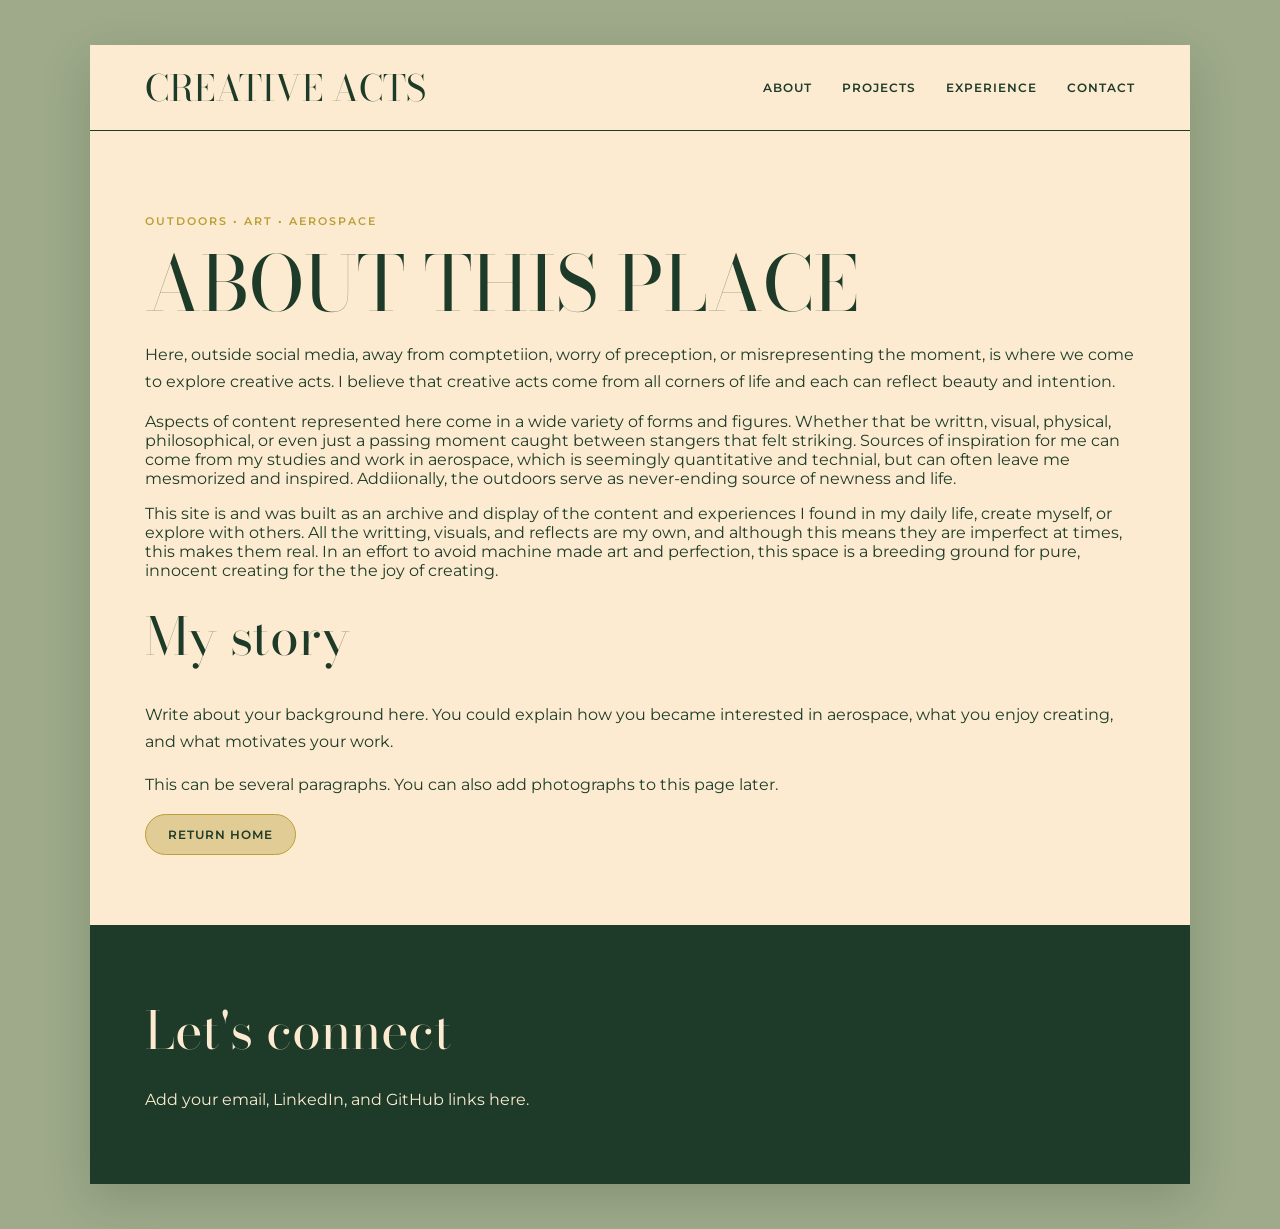
==== about.html @ f272d992 "Add files via upload updates to main page, about, and creation of additional linked pages" ====
<!DOCTYPE html>
<html lang="en">

<head>
    <meta charset="UTF-8">
    <meta name="viewport" content="width=device-width, initial-scale=1.0">

    <!-- This page gets its own browser-tab title -->
    <title>About | Snow Tapper</title>

    <!-- All pages share the same style.css file -->
    <link rel="stylesheet" href="style.css">
</head>

<body>
    <div class="website">

        <!-- Use the same navigation on every page -->
        <header>
            <a class="name" href="index.html">
                CREATIVE ACTS
            </a>

            <nav>
                <a href="about.html">About</a>
                <a href="projects.html">Projects</a>
                <a href="experience.html">Experience</a>
                <a href="contact.html">Contact</a>
            </nav>
        </header>

        <!-- This is the content unique to the About page -->
        <main class="page-content">
            <p class="eyebrow">
                OUTDOORS • ART • AEROSPACE
            </p>

            <h1>ABOUT THIS PLACE</h1>

            <p class="large-text">
                Here, outside social media, away from comptetiion, worry of 
                preception, or misrepresenting the moment, is where we come to 
                explore creative acts. I believe that creative acts come from all 
                corners of life and each can reflect beauty and intention.
               
             </p> 

                Aspects of content represented here come in a wide variety of forms and 
                figures. Whether that be writtn, visual, physical, philosophical, or even 
                just a passing moment caught between stangers that felt striking. Sources of inspiration 
                for me can come from my studies and work in aerospace, which is seemingly quantitative 
                and technial, but can often leave me mesmorized and inspired. Addiionally, the outdoors
                serve as never-ending source of newness and life. 

                </p>

                This site is and was built as an archive and display of the content and experiences I
                found in my daily life, create myself, or explore with others. All the writting, visuals, 
                and reflects are my own, and although this means they are imperfect at times, this 
                makes them real. In an effort to avoid machine made art and perfection, this space
                is a breeding ground for pure, innocent creating for the the joy of creating.

            </p>

            <h2>My story</h2>

            <p>
                Write about your background here. You could explain
                how you became interested in aerospace, what you
                enjoy creating, and what motivates your work.
            </p>

            <p>
                This can be several paragraphs. You can also add
                photographs to this page later.
            </p>

            <!-- Returns the visitor to the homepage -->
            <a class="button" href="index.html">
                Return home
            </a>
        </main>

        <footer>
            <h2>Let's connect</h2>
            <p>Add your email, LinkedIn, and GitHub links here.</p>
        </footer>

    </div>
</body>

</html>
---- style.css ----
@import url("https://fonts.googleapis.com/css2?family=Bodoni+Moda:wght@400;600&family=Montserrat:wght@400;500;600&display=swap");

:root {
    --chartreuse: #BA9F38;
    --pale-lime: #E1CC96;
    --butter: #FCEBD0;
    --sky-blue: #B1BACA;
    --emerald: #1D3B28;
    --sage: #9EAA8A;
}

* {
    box-sizing: border-box;
}

html {
    scroll-behavior: smooth;
}

body {
    margin: 0;
    padding: 45px 20px;

    font-family: "Montserrat", sans-serif;
    color: var(--emerald);
    background-color: var(--sage);
}

.website {
    width: 100%;
    max-width: 1100px;
    margin: auto;
    overflow: hidden;

    background-color: var(--butter);
    box-shadow: 0 15px 45px rgb(29 59 40 / 20%);
}

header {
    display: flex;
    align-items: center;
    justify-content: space-between;
    padding: 15px 55px;
    border-bottom: 1px solid var(--emerald);
}

.name {
    font-family: "Bodoni Moda", serif;
    font-size: 36px;
    color: var(--emerald);
    text-decoration: none;
}

nav {
    display: flex;
    gap: 30px;
}

nav a {
    font-size: 12px;
    font-weight: 600;
    letter-spacing: 1px;
    color: var(--emerald);
    text-decoration: none;
    text-transform: uppercase;
}

nav a:hover {
    color: var(--chartreuse);
}

.image-row {
    display: grid;
    grid-template-columns: 1fr 1.7fr 1fr;
    gap: 20px;
    padding: 15px 55px 35px;
}

.photo-placeholder,
.project-placeholder {
    display: flex;
    align-items: center;
    justify-content: center;
    min-height: 260px;
    padding: 20px;

    font-size: 13px;
    font-weight: 600;
    text-align: center;
    color: var(--emerald);

    background:
        linear-gradient(
            135deg,
            var(--pale-lime),
            var(--sky-blue)
        );

    border-radius: 14px;
}

.photo-placeholder.large {
    min-height: 300px;
    background:
        linear-gradient(
            135deg,
            var(--sky-blue),
            var(--chartreuse)
        );
}

.introduction {
    max-width: 750px;
    padding: 20px 55px 55px;
}

.eyebrow {
    font-size: 11px;
    font-weight: 600;
    letter-spacing: 2px;
    color: var(--chartreuse);
}

h1,
h2,
h3 {
    font-family: "Bodoni Moda", serif;
    font-weight: 400;
}

h1 {
    margin: 8px 0;
    font-size: clamp(48px, 7vw, 76px);
    line-height: 1.1;
}

h2 {
    margin: 10px 0 25px;
    font-size: clamp(35px, 5vw, 52px);
}

h3 {
    margin: 0 0 12px;
    font-size: 27px;
}

p {
    line-height: 1.7;
}

.intro-text {
    max-width: 650px;
    margin-bottom: 30px;
    font-size: 16px;
}

.button {
    display: inline-block;
    padding: 12px 22px;

    font-size: 12px;
    font-weight: 600;
    letter-spacing: 1px;
    color: var(--emerald);
    text-decoration: none;
    text-transform: uppercase;

    background-color: var(--pale-lime);
    border: 1px solid var(--chartreuse);
    border-radius: 30px;
}

.button:hover {
    color: var(--butter);
    background-color: var(--emerald);
}

.banner {
    padding: 12px 20px;
    overflow: hidden;

    font-size: 11px;
    font-weight: 600;
    letter-spacing: 2px;
    text-align: center;

    background-color: var(--chartreuse);
}

.values {
    padding: 65px 55px;
    color: var(--butter);
    background-color: var(--emerald);
}

.values > h2 {
    text-align: center;
}

.card-row {
    display: grid;
    grid-template-columns: repeat(3, 1fr);
    gap: 20px;
}

.card {
    padding: 28px;
    color: var(--emerald);
    background-color: var(--butter);
    border-radius: 14px;
}

.card p {
    margin-bottom: 0;
    font-size: 14px;
}

.projects {
    padding: 70px 55px;
}

.featured-project {
    display: grid;
    grid-template-columns: 1.2fr 1fr;
    overflow: hidden;

    background-color: var(--pale-lime);
    border: 1px solid var(--chartreuse);
}

.project-placeholder {
    min-height: 350px;
    border-radius: 0;
}

.project-description {
    align-self: center;
    padding: 40px;
}

footer {
    padding: 55px;
    color: var(--butter);
    background-color: var(--emerald);
}

footer h2 {
    margin-bottom: 5px;
}

/* Makes the layout work on phones */
@media (max-width: 750px) {
    body {
        padding: 0;
    }

    header {
        flex-direction: column;
        gap: 20px;
        padding: 25px;
    }

    nav {
        flex-wrap: wrap;
        justify-content: center;
        gap: 15px;
    }

    .image-row {
        grid-template-columns: 1fr;
        padding: 15px 25px 35px;
    }

    .photo-placeholder.small {
        display: none;
    }

    .introduction,
    .values,
    .projects,
    footer {
        padding: 45px 25px;
    }

    .card-row,
    .featured-project {
        grid-template-columns: 1fr;
    }
}

/* Adds equal spacing around content on separate pages */
main.page-content {
    padding: 70px 55px;
}
/* Reduces the spacing on phones */
@media (max-width: 750px) {
    main.page-content {
        padding: 45px 25px;
    }
}
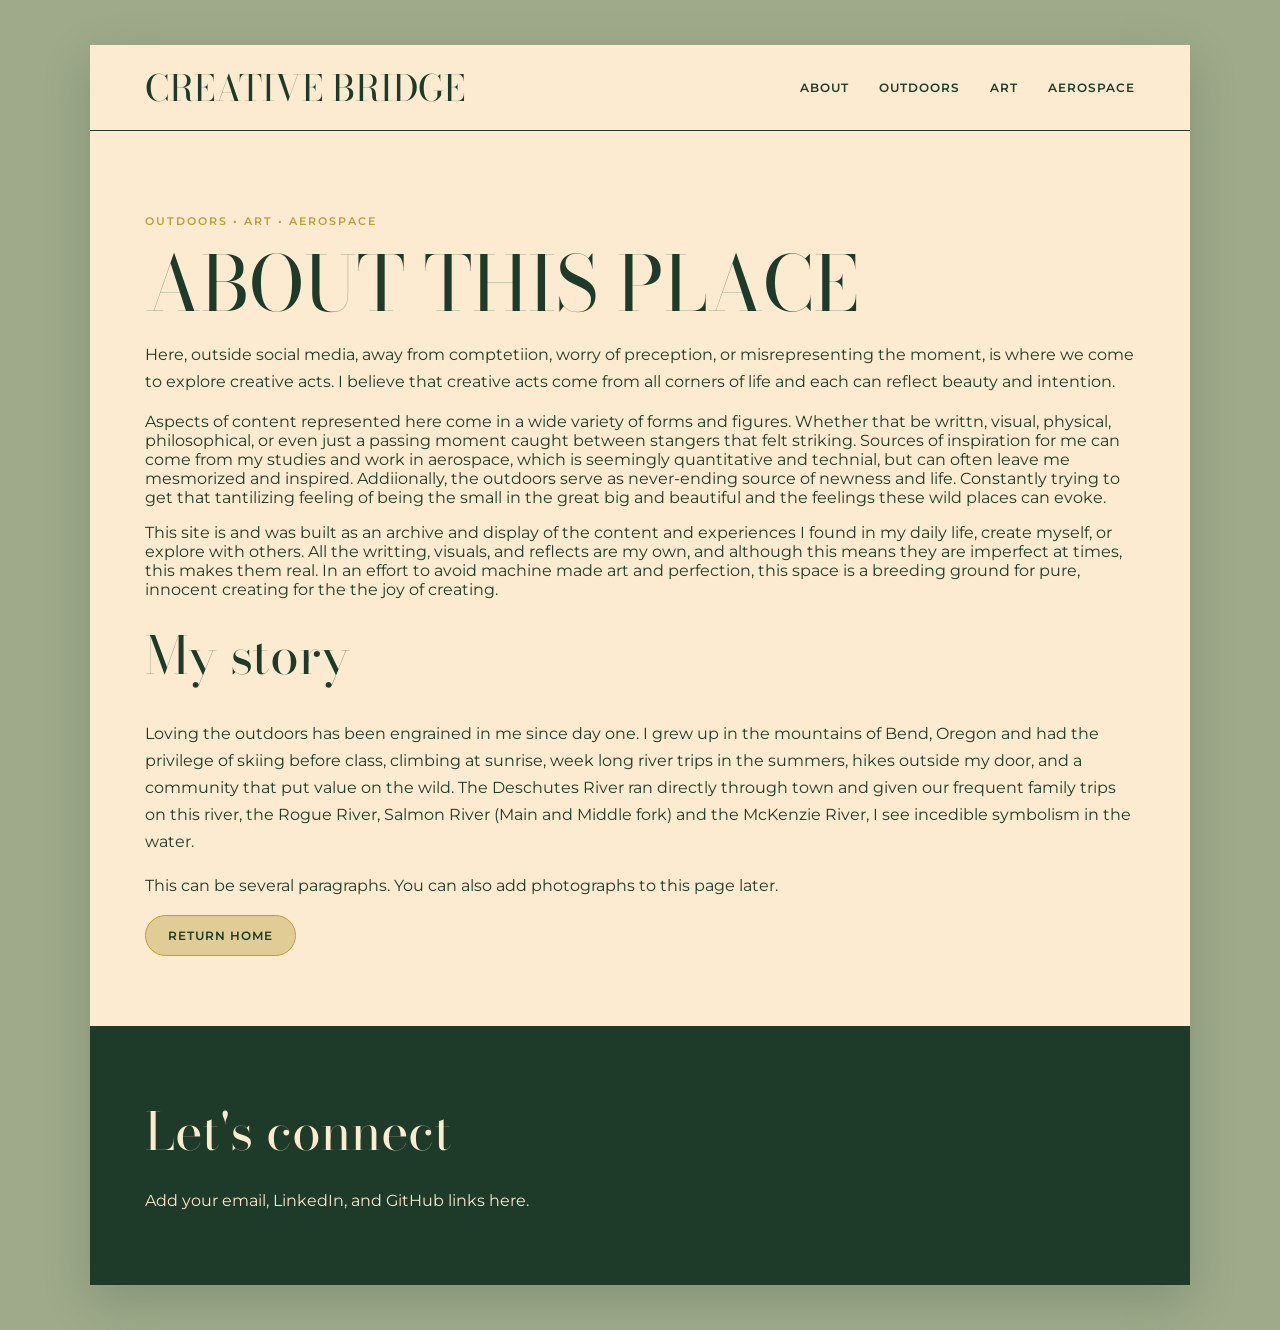
==== commit 62754ba2: "Add files via upload updates to main and about page. created new pages. added images." ====
--- a/about.html
+++ b/about.html
@@ -18,14 +18,14 @@
         <!-- Use the same navigation on every page -->
         <header>
             <a class="name" href="index.html">
-                CREATIVE ACTS
+                CREATIVE BRIDGE
             </a>
 
             <nav>
-                <a href="about.html">About</a>
-                <a href="projects.html">Projects</a>
-                <a href="experience.html">Experience</a>
-                <a href="contact.html">Contact</a>
+                <a href="about.html">ABOUT</a>
+                <a href="outdoors.html">OUTDOORS</a>
+                <a href="art.html">ART</a>
+                <a href="aerospace.html">AEROSPACE</a>
             </nav>
         </header>
 
@@ -50,7 +50,8 @@
                 just a passing moment caught between stangers that felt striking. Sources of inspiration 
                 for me can come from my studies and work in aerospace, which is seemingly quantitative 
                 and technial, but can often leave me mesmorized and inspired. Addiionally, the outdoors
-                serve as never-ending source of newness and life. 
+                serve as never-ending source of newness and life. Constantly trying to get that tantilizing
+                feeling of being the small in the great big and beautiful and the feelings these wild places can evoke.
 
                 </p>
 
@@ -65,9 +66,12 @@
             <h2>My story</h2>
 
             <p>
-                Write about your background here. You could explain
-                how you became interested in aerospace, what you
-                enjoy creating, and what motivates your work.
+                Loving the outdoors has been engrained in me since day one. I grew up in 
+                the mountains of Bend, Oregon and had the privilege of skiing before class,
+                climbing at sunrise, week long river trips in the summers, hikes outside my door, 
+                and a community that put value on the wild. The Deschutes River ran directly through
+                town and given our frequent family trips on this river, the Rogue River, Salmon River 
+                (Main and Middle fork) and the McKenzie River, I see incedible symbolism in the water.
             </p>
 
             <p>
--- a/style.css
+++ b/style.css
@@ -297,4 +297,52 @@
     main.page-content {
         padding: 45px 25px;
     }
+}
+
+/* Photographs in the three-column image row */
+.portfolio-photo {
+    display: block;
+    width: 100%;
+    height: 300px;
+
+    object-fit: cover;
+    border-radius: 14px;
+}
+
+/* =========================================================
+   HOMEPAGE BACKGROUND PHOTO
+
+   This only affects pages containing:
+   <body class="home-page">
+========================================================= */
+
+body.home-page {
+    /* Dark green transparent layer placed over the photograph */
+    background-image:
+        linear-gradient(
+            rgba(29, 59, 40, 0.30),
+            rgba(29, 59, 40, 0.30)
+        ),
+        url("images/fair-tree.jpeg");
+
+    /* Makes the photograph fill the browser window */
+    background-size: cover;
+
+    /* Keeps the center of the photograph visible */
+    background-position: center;
+
+    /* Prevents the photograph from repeating */
+    background-repeat: no-repeat;
+
+    /* Keeps the photograph still while the website scrolls */
+    background-attachment: fixed;
+}
+
+
+/* Fixed backgrounds can behave strangely on phones,
+   so the photograph scrolls normally on small screens. */
+@media (max-width: 750px) {
+    body.home-page {
+        background-attachment: scroll;
+    }
 }
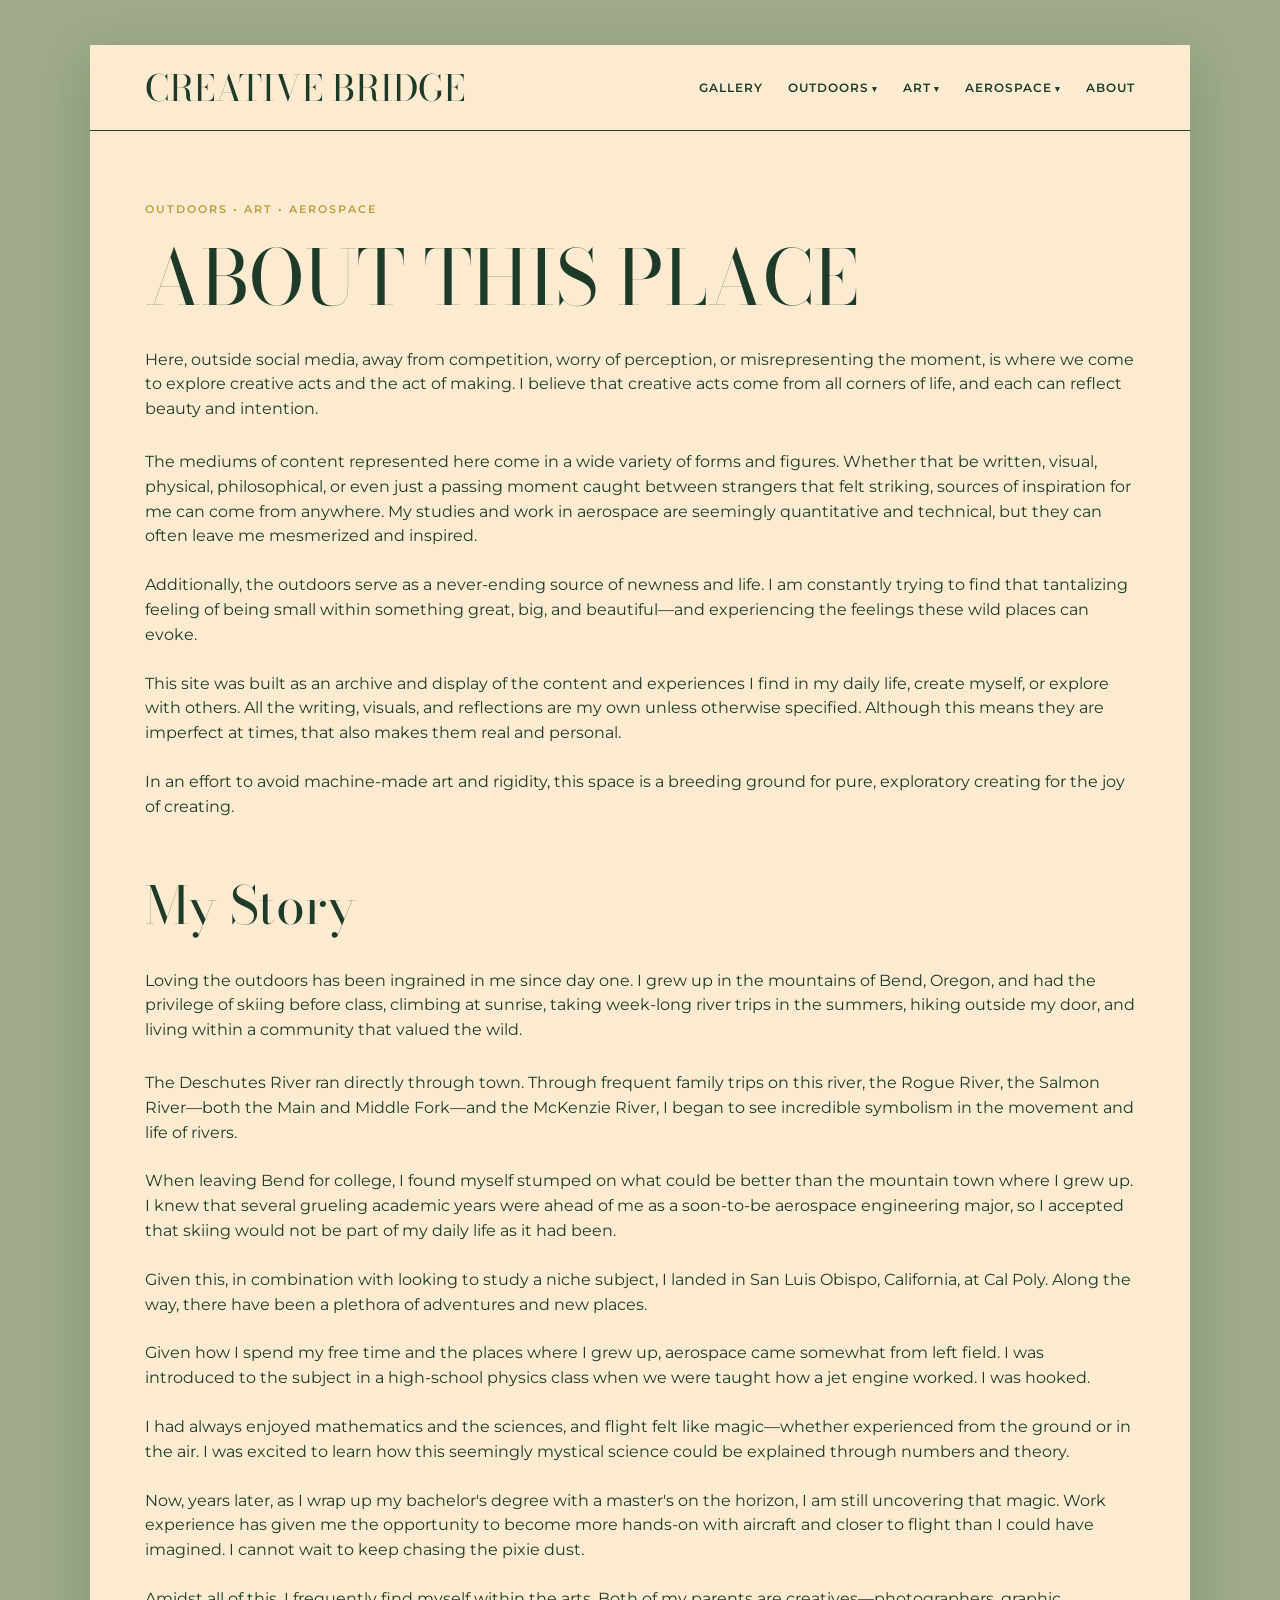
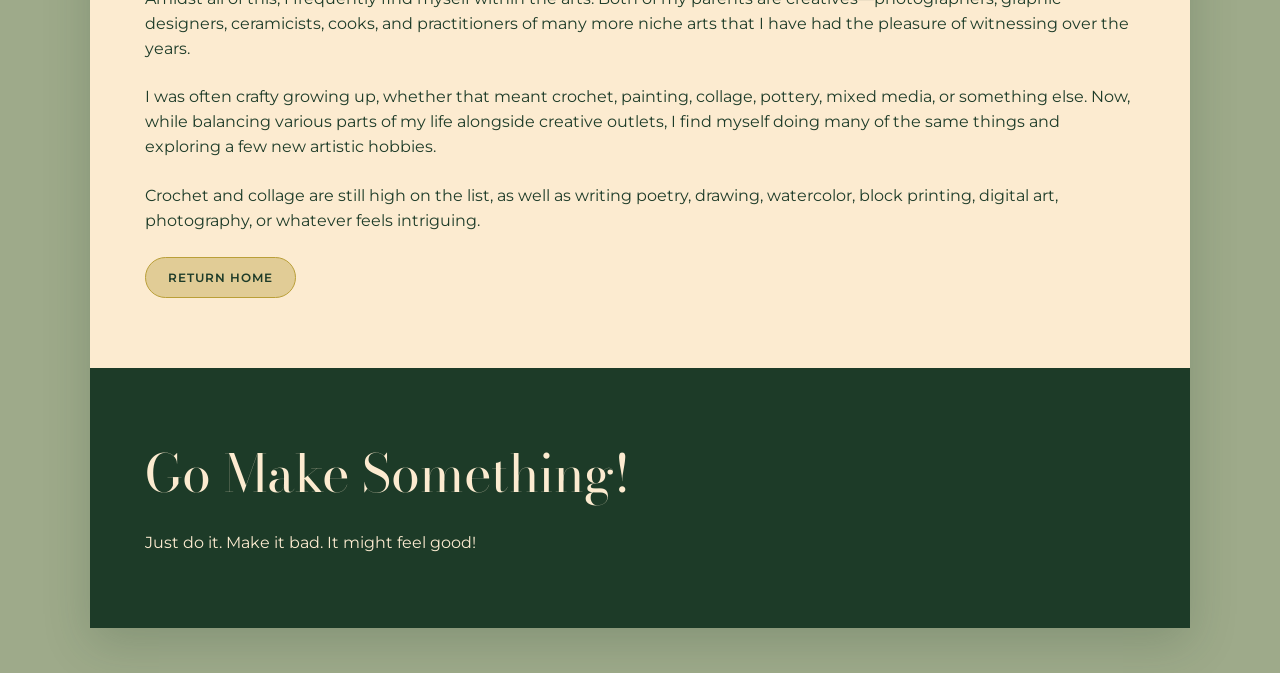
==== commit 7f38cad9: "Add files via upload added photos, made drop down header, shared header and footer files, and genera" ====
--- a/about.html
+++ b/about.html
@@ -3,92 +3,190 @@
 
 <head>
     <meta charset="UTF-8">
-    <meta name="viewport" content="width=device-width, initial-scale=1.0">
 
-    <!-- This page gets its own browser-tab title -->
-    <title>About | Snow Tapper</title>
+    <meta
+        name="viewport"
+        content="width=device-width, initial-scale=1.0"
+    >
 
-    <!-- All pages share the same style.css file -->
+    <!-- Text shown in the browser tab -->
+    <title>About | Creative Bridge</title>
+
+    <!-- about.html is beside style.css -->
     <link rel="stylesheet" href="style.css">
 </head>
+
 
 <body>
     <div class="website">
 
-        <!-- Use the same navigation on every page -->
-        <header>
-            <a class="name" href="index.html">
-                CREATIVE BRIDGE
-            </a>
 
-            <nav>
-                <a href="about.html">ABOUT</a>
-                <a href="outdoors.html">OUTDOORS</a>
-                <a href="art.html">ART</a>
-                <a href="aerospace.html">AEROSPACE</a>
-            </nav>
-        </header>
+        <!-- =================================================
+             SHARED HEADER
 
-        <!-- This is the content unique to the About page -->
+             header.js inserts the complete header and navigation
+             inside this empty div.
+        ================================================== -->
+        <div id="site-header"></div>
+
+        <script src="header.js"></script>
+
+
+        <!-- =================================================
+             ABOUT-PAGE CONTENT
+        ================================================== -->
         <main class="page-content">
+
             <p class="eyebrow">
                 OUTDOORS • ART • AEROSPACE
             </p>
 
             <h1>ABOUT THIS PLACE</h1>
 
+
+            <!-- Introduction -->
             <p class="large-text">
-                Here, outside social media, away from comptetiion, worry of 
-                preception, or misrepresenting the moment, is where we come to 
-                explore creative acts. I believe that creative acts come from all 
-                corners of life and each can reflect beauty and intention.
-               
-             </p> 
-
-                Aspects of content represented here come in a wide variety of forms and 
-                figures. Whether that be writtn, visual, physical, philosophical, or even 
-                just a passing moment caught between stangers that felt striking. Sources of inspiration 
-                for me can come from my studies and work in aerospace, which is seemingly quantitative 
-                and technial, but can often leave me mesmorized and inspired. Addiionally, the outdoors
-                serve as never-ending source of newness and life. Constantly trying to get that tantilizing
-                feeling of being the small in the great big and beautiful and the feelings these wild places can evoke.
-
-                </p>
-
-                This site is and was built as an archive and display of the content and experiences I
-                found in my daily life, create myself, or explore with others. All the writting, visuals, 
-                and reflects are my own, and although this means they are imperfect at times, this 
-                makes them real. In an effort to avoid machine made art and perfection, this space
-                is a breeding ground for pure, innocent creating for the the joy of creating.
-
-            </p>
-
-            <h2>My story</h2>
-
-            <p>
-                Loving the outdoors has been engrained in me since day one. I grew up in 
-                the mountains of Bend, Oregon and had the privilege of skiing before class,
-                climbing at sunrise, week long river trips in the summers, hikes outside my door, 
-                and a community that put value on the wild. The Deschutes River ran directly through
-                town and given our frequent family trips on this river, the Rogue River, Salmon River 
-                (Main and Middle fork) and the McKenzie River, I see incedible symbolism in the water.
+                Here, outside social media, away from competition,
+                worry of perception, or misrepresenting the moment,
+                is where we come to explore creative acts and the act
+                of making. I believe that creative acts come from all
+                corners of life, and each can reflect beauty and
+                intention.
             </p>
 
             <p>
-                This can be several paragraphs. You can also add
-                photographs to this page later.
+                The mediums of content represented here come in a wide
+                variety of forms and figures. Whether that be written,
+                visual, physical, philosophical, or even just a passing
+                moment caught between strangers that felt striking,
+                sources of inspiration for me can come from anywhere.
+                My studies and work in aerospace are seemingly
+                quantitative and technical, but they can often leave me
+                mesmerized and inspired.
             </p>
 
-            <!-- Returns the visitor to the homepage -->
+            <p>
+                Additionally, the outdoors serve as a never-ending
+                source of newness and life. I am constantly trying to
+                find that tantalizing feeling of being small within
+                something great, big, and beautiful—and experiencing
+                the feelings these wild places can evoke.
+            </p>
+
+            <p>
+                This site was built as an archive and display of the
+                content and experiences I find in my daily life,
+                create myself, or explore with others. All the writing,
+                visuals, and reflections are my own unless otherwise
+                specified. Although this means they are imperfect at
+                times, that also makes them real and personal.
+            </p>
+
+            <p>
+                In an effort to avoid machine-made art and rigidity,
+                this space is a breeding ground for pure, exploratory
+                creating for the joy of creating.
+            </p>
+
+
+            <!-- My Story -->
+            <h2>My Story</h2>
+
+            <p class="large-text">
+                Loving the outdoors has been ingrained in me since day
+                one. I grew up in the mountains of Bend, Oregon, and
+                had the privilege of skiing before class, climbing at
+                sunrise, taking week-long river trips in the summers,
+                hiking outside my door, and living within a community
+                that valued the wild.
+            </p>
+
+            <p>
+                The Deschutes River ran directly through town. Through
+                frequent family trips on this river, the Rogue River,
+                the Salmon River—both the Main and Middle Fork—and the
+                McKenzie River, I began to see incredible symbolism in
+                the movement and life of rivers.
+            </p>
+
+            <p>
+                When leaving Bend for college, I found myself stumped
+                on what could be better than the mountain town where I
+                grew up. I knew that several grueling academic years
+                were ahead of me as a soon-to-be aerospace engineering
+                major, so I accepted that skiing would not be part of
+                my daily life as it had been.
+            </p>
+
+            <p>
+                Given this, in combination with looking to study a
+                niche subject, I landed in San Luis Obispo, California,
+                at Cal Poly. Along the way, there have been a plethora
+                of adventures and new places.
+            </p>
+
+            <p>
+                Given how I spend my free time and the places where I
+                grew up, aerospace came somewhat from left field. I
+                was introduced to the subject in a high-school physics
+                class when we were taught how a jet engine worked. I
+                was hooked.
+            </p>
+
+            <p>
+                I had always enjoyed mathematics and the sciences, and
+                flight felt like magic—whether experienced from the
+                ground or in the air. I was excited to learn how this
+                seemingly mystical science could be explained through
+                numbers and theory.
+            </p>
+
+            <p>
+                Now, years later, as I wrap up my bachelor's degree
+                with a master's on the horizon, I am still uncovering
+                that magic. Work experience has given me the
+                opportunity to become more hands-on with aircraft and
+                closer to flight than I could have imagined. I cannot
+                wait to keep chasing the pixie dust.
+            </p>
+
+            <p>
+                Amidst all of this, I frequently find myself within the
+                arts. Both of my parents are creatives—photographers,
+                graphic designers, ceramicists, cooks, and practitioners
+                of many more niche arts that I have had the pleasure of
+                witnessing over the years.
+            </p>
+
+            <p>
+                I was often crafty growing up, whether that meant
+                crochet, painting, collage, pottery, mixed media, or
+                something else. Now, while balancing various parts of
+                my life alongside creative outlets, I find myself doing
+                many of the same things and exploring a few new artistic
+                hobbies.
+            </p>
+
+            <p>
+                Crochet and collage are still high on the list, as well
+                as writing poetry, drawing, watercolor, block printing,
+                digital art, photography, or whatever feels intriguing.
+            </p>
+
+
+            <!-- Returns to index.html -->
             <a class="button" href="index.html">
-                Return home
+                Return Home
             </a>
+
         </main>
 
-        <footer>
-            <h2>Let's connect</h2>
-            <p>Add your email, LinkedIn, and GitHub links here.</p>
-        </footer>
+
+       <!-- The shared footer will be inserted here -->
+<div id="site-footer"></div>
+
+<!-- Loads the shared footer -->
+<script src="footer.js"></script>
 
     </div>
 </body>
--- a/style.css
+++ b/style.css
@@ -323,7 +323,7 @@
             rgba(29, 59, 40, 0.30),
             rgba(29, 59, 40, 0.30)
         ),
-        url("images/fair-tree.jpeg");
+        url("images/general-outdoor/fair-tree.jpeg");
 
     /* Makes the photograph fill the browser window */
     background-size: cover;
@@ -345,4 +345,518 @@
     body.home-page {
         background-attachment: scroll;
     }
+}
+
+/* Consistent vertical spacing on separate pages */
+.page-content .eyebrow {
+    margin: 0 0 18px;
+}
+
+.page-content h1 {
+    margin: 0 0 28px;
+}
+
+.page-content p {
+    margin: 0 0 24px;
+    line-height: 1.55;
+}
+
+.page-content .large-text {
+    margin-bottom: 28px;
+}
+
+.page-content h2 {
+    margin: 45px 0 24px;
+}
+
+
+/* =========================================================
+   DESKTOP NAVIGATION AND DROPDOWNS
+   Keep this outside every @media section.
+========================================================= */
+
+header {
+    position: relative;
+    z-index: 100;
+
+    display: flex;
+    align-items: center;
+    gap: 40px;
+}
+
+.name {
+    flex-shrink: 0;
+}
+
+.main-nav {
+    display: flex;
+    align-items: center;
+    justify-content: flex-end;
+    flex-wrap: nowrap;
+    gap: 25px;
+    margin-left: auto;
+}
+
+.main-nav > a,
+.nav-dropdown > summary {
+    font-size: 12px;
+    font-weight: 600;
+    letter-spacing: 1px;
+    line-height: 1;
+
+    color: var(--emerald);
+    text-decoration: none;
+    text-transform: uppercase;
+    white-space: nowrap;
+}
+
+
+/* Position each dropdown relative to its heading */
+.nav-dropdown {
+    position: relative;
+}
+
+
+/* Remove the browser's default triangle */
+.nav-dropdown > summary {
+    display: block;
+    list-style: none;
+    cursor: pointer;
+}
+
+.nav-dropdown > summary::marker {
+    content: "";
+}
+
+.nav-dropdown > summary::-webkit-details-marker {
+    display: none;
+}
+
+
+/* Add a controlled arrow after the heading */
+.nav-dropdown > summary::after {
+    content: " ▾";
+    font-size: 9px;
+}
+
+.nav-dropdown[open] > summary::after {
+    content: " ▴";
+}
+
+
+/* Dropdown box */
+.dropdown-menu {
+    position: absolute;
+    top: calc(100% + 15px);
+    left: 0;
+    z-index: 1000;
+
+    display: flex;
+    flex-direction: column;
+    align-items: stretch;
+    gap: 0;
+
+    width: max-content;
+    min-width: 190px;
+    padding: 8px;
+
+    background-color: var(--butter);
+    border: 1px solid var(--emerald);
+    box-shadow: 0 10px 25px rgb(29 59 40 / 18%);
+}
+
+
+/* Dropdown links appear one per row */
+.dropdown-menu a {
+    display: block;
+    padding: 10px 12px;
+
+    font-size: 11px;
+    line-height: 1.3;
+    white-space: nowrap;
+
+    color: var(--emerald);
+    text-decoration: none;
+}
+
+
+/* Hover appearance */
+.dropdown-menu a:hover {
+    color: var(--butter);
+    background-color: var(--emerald);
+}
+
+
+/* =========================================================
+   MOBILE DROPDOWNS
+========================================================= */
+
+@media (max-width: 750px) {
+    header {
+        flex-direction: column;
+        gap: 20px;
+    }
+
+    .main-nav {
+        justify-content: center;
+        flex-wrap: wrap;
+        gap: 18px;
+        margin-left: 0;
+    }
+
+    .dropdown-menu {
+        position: static;
+        margin-top: 10px;
+        box-shadow: none;
+    }
+}
+
+
+/* =========================================================
+   GALLERY PAGE
+========================================================= */
+
+.gallery-page {
+    padding: 60px 55px;
+}
+
+.gallery-introduction {
+    max-width: 750px;
+    margin-bottom: 45px;
+}
+
+
+/* Mosaic grid */
+.media-grid {
+    display: grid;
+    grid-template-columns: repeat(3, minmax(0, 1fr));
+    grid-auto-rows: 280px;
+    grid-auto-flow: dense;
+    gap: 18px;
+}
+
+
+/* Every gallery item */
+.media-card {
+    position: relative;
+    display: block;
+    overflow: hidden;
+    min-width: 0;
+    padding: 28px;
+
+    color: var(--emerald);
+    text-decoration: none;
+
+    background-color: var(--pale-lime);
+    border-radius: 14px;
+}
+
+
+/* Card-size variations */
+.media-card.wide {
+    grid-column: span 2;
+}
+
+.media-card.tall {
+    grid-row: span 2;
+}
+
+
+/* Photograph cards */
+.photo-card {
+    padding: 0;
+}
+
+.photo-card img {
+    display: block;
+    width: 100%;
+    height: 100%;
+
+    object-fit: cover;
+}
+
+
+/* Dark fade over the bottom of photographs */
+.photo-card::after {
+    content: "";
+
+    position: absolute;
+    inset: 0;
+
+    background:
+        linear-gradient(
+            transparent 40%,
+            rgb(29 59 40 / 75%)
+        );
+}
+
+
+/* Photograph title */
+.photo-caption {
+    position: absolute;
+    right: 24px;
+    bottom: 22px;
+    left: 24px;
+    z-index: 1;
+
+    color: var(--butter);
+}
+
+.photo-caption span
+
+
+/* =========================================================
+   FINER GALLERY GRID AND RESPONSIVE CARD TEXT
+========================================================= */
+
+/* Four-column grid instead of three */
+.media-grid {
+    grid-template-columns: repeat(4, minmax(0, 1fr));
+    grid-auto-rows: 220px;
+    gap: 14px;
+}
+
+
+/* Slightly less padding inside text cards */
+.media-grid .media-card {
+    min-width: 0;
+    min-height: 0;
+    padding: 22px;
+}
+
+
+/* Photo cards do not need inside padding */
+.media-grid .photo-card {
+    padding: 0;
+}
+
+
+/* Wide cards occupy two of the four columns */
+.media-grid .media-card.wide {
+    grid-column: span 2;
+}
+
+
+/* Tall cards occupy two rows */
+.media-grid .media-card.tall {
+    grid-row: span 2;
+}
+
+
+/* Make text cards use their available height efficiently */
+.media-grid .writing-card,
+.media-grid .project-card,
+.media-grid .art-card {
+    display: flex;
+    flex-direction: column;
+}
+
+
+/* Overrides the large general h2 styling */
+.media-grid .media-card h2 {
+    margin: 10px 0 14px;
+
+    font-size: clamp(22px, 2vw, 30px);
+    line-height: 1.05;
+
+    overflow-wrap: anywhere;
+}
+
+
+/* Wide cards can support a slightly larger heading */
+.media-grid .media-card.wide h2 {
+    font-size: clamp(26px, 2.5vw, 38px);
+}
+
+
+/* Photo titles */
+.media-grid .photo-caption h2 {
+    margin: 6px 0 0;
+
+    font-size: clamp(24px, 2.3vw, 34px);
+    line-height: 1.05;
+}
+
+
+/* Smaller card labels */
+.media-grid .card-category,
+.media-grid .photo-caption span {
+    font-size: 10px;
+    line-height: 1.3;
+}
+
+
+/* Keep excerpts from overflowing small cards */
+.media-grid .card-excerpt {
+    display: -webkit-box;
+    margin: 0 0 15px;
+
+    overflow: hidden;
+    font-size: 13px;
+    line-height: 1.45;
+
+    -webkit-box-orient: vertical;
+    -webkit-line-clamp: 2;
+}
+
+
+/* Push the link toward the bottom of text cards */
+.media-grid .read-link {
+    margin-top: auto;
+    font-size: 10px;
+}
+
+
+/* =========================================================
+   OUTDOOR PHOTOGRAPHY COLLECTIONS
+========================================================= */
+
+.photography-page {
+    padding: 70px 0;
+}
+
+.photography-introduction {
+    max-width: 800px;
+    padding: 0 55px 60px;
+}
+
+.photography-introduction h1 {
+    margin: 8px 0 18px;
+}
+
+
+/* Individual collection preview */
+.collection-preview {
+    padding: 60px 55px;
+    border-top: 1px solid var(--emerald);
+}
+
+.collection-heading {
+    display: flex;
+    align-items: flex-end;
+    justify-content: space-between;
+    gap: 40px;
+
+    margin-bottom: 30px;
+}
+
+.collection-heading > div:first-child {
+    max-width: 700px;
+}
+
+.collection-heading h2 {
+    margin: 8px  0 15px;
+}
+
+.collection-description {
+    max-width: 650px;
+    margin: 0;
+}
+
+
+/* Previous and next buttons */
+.carousel-controls {
+    display: flex;
+    gap: 10px;
+    flex-shrink: 0;
+}
+
+.scroll-button {
+    width: 44px;
+    height: 44px;
+
+    font-size: 20px;
+    color: var(--emerald);
+
+    background-color: transparent;
+    border: 1px solid var(--emerald);
+    border-radius: 50%;
+
+    cursor: pointer;
+}
+
+.scroll-button:hover {
+    color: var(--butter);
+    background-color: var(--emerald);
+}
+
+
+/* Horizontal photograph strip */
+.photo-strip {
+    display: grid;
+    grid-auto-flow: column;
+
+    /* Each photograph occupies about 40% of the strip */
+    grid-auto-columns: minmax(280px, 40%);
+
+    gap: 16px;
+    padding-bottom: 15px;
+
+    overflow-x: auto;
+    overscroll-behavior-inline: contain;
+
+    scroll-behavior: smooth;
+    scroll-snap-type: inline mandatory;
+
+    scrollbar-color:
+        var(--chartreuse)
+        var(--butter);
+}
+
+.photo-strip a {
+    display: block;
+    overflow: hidden;
+    aspect-ratio: 4 / 3;
+
+    scroll-snap-align: start;
+    border-radius: 12px;
+}
+
+.photo-strip img {
+    display: block;
+    width: 100%;
+    height: 100%;
+
+    object-fit: cover;
+    transition: transform 0.3s ease;
+}
+
+.photo-strip a:hover img {
+    transform: scale(1.03);
+}
+
+
+/* Space above the collection button */
+.collection-button {
+    margin-top: 25px;
+}
+
+
+/* =========================================================
+   PHOTOGRAPHY PAGE ON PHONES
+========================================================= */
+
+@media (max-width: 750px) {
+    .photography-page {
+        padding-top: 45px;
+    }
+
+    .photography-introduction {
+        padding: 0 25px 45px;
+    }
+
+    .collection-preview {
+        padding: 45px 25px;
+    }
+
+    .collection-heading {
+        align-items: flex-start;
+        flex-direction: column;
+        gap: 20px;
+    }
+
+    .photo-strip {
+        /* Most of one photograph appears at a time */
+        grid-auto-columns: 85%;
+    }
 }
